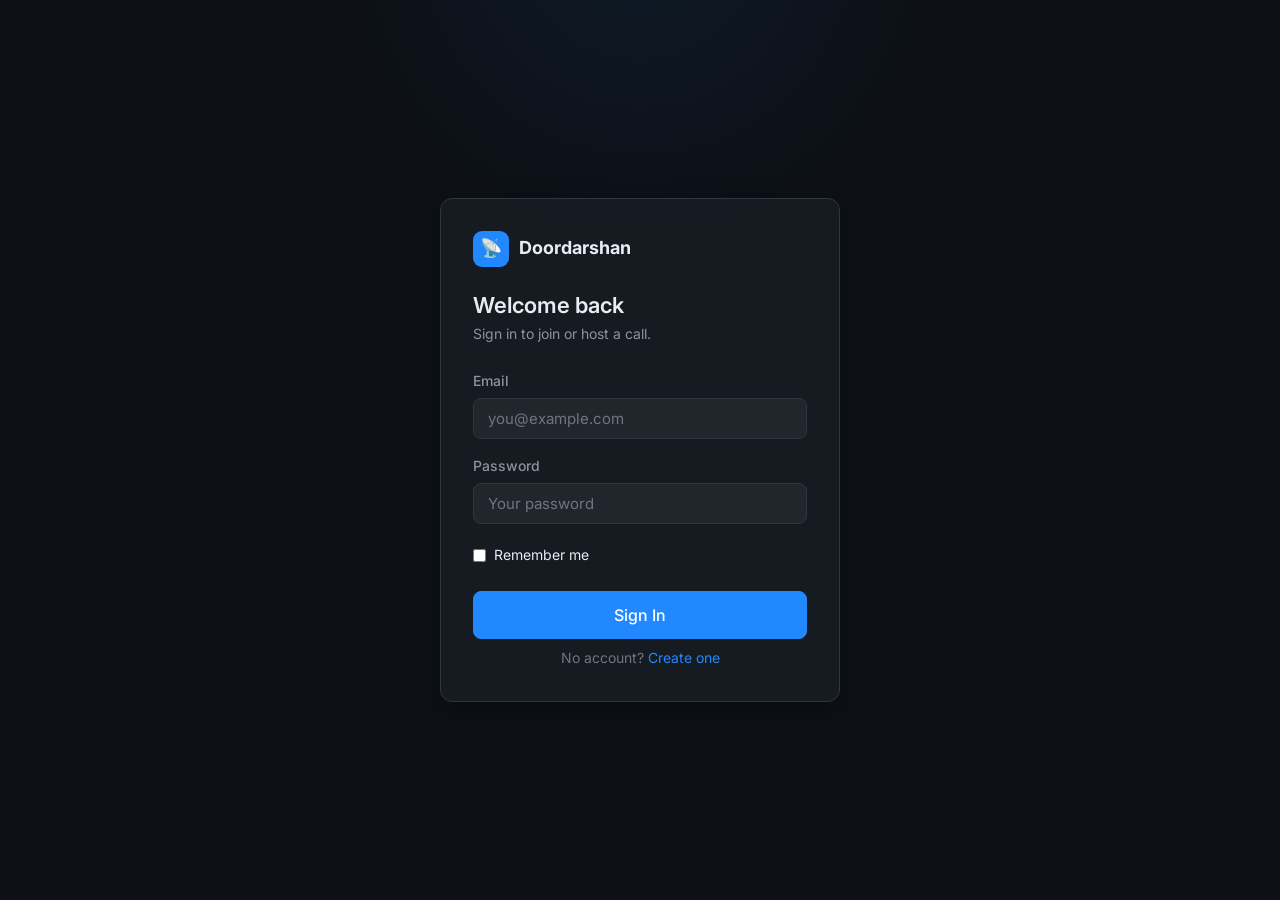
==== client/dashboard.html @ 2a610131 "v0.2.0" ====
<!doctype html>
<html lang="en">
  <head>
    <meta charset="UTF-8" />
    <meta name="viewport" content="width=device-width, initial-scale=1.0" />
    <title>Dashboard — Doordarshan</title>
    <link rel="stylesheet" href="css/styles.css" />
  </head>
  <body>
    <header class="topbar">
      <div class="container">
        <a class="brand" href="dashboard.html">
          <div class="brand-icon">📡</div>
          Doordarshan
        </a>

        <div class="nav-actions">
          <div
            class="flex items-center gap-2"
            id="user-badge"
            style="cursor: default"
          ></div>
          <button
            class="btn btn-secondary btn-sm"
            onclick="window.DoordarshAuth.logout()"
          >
            Sign Out
          </button>
        </div>
      </div>
    </header>

    <main>
      <div class="container dashboard-layout">
        <section aria-label="Quick actions">
          <div class="quick-actions">
            <button class="quick-action" id="qa-new-room">
              <div class="quick-action-icon blue">📹</div>
              <div class="quick-action-title">New Room</div>
              <div class="quick-action-desc">Start a call right now</div>
            </button>

            <button class="quick-action" id="qa-join-room">
              <div class="quick-action-icon green">🔗</div>
              <div class="quick-action-title">Join by Code</div>
              <div class="quick-action-desc">Enter a room code</div>
            </button>

            <button class="quick-action" id="qa-schedule">
              <div class="quick-action-icon purple">📅</div>
              <div class="quick-action-title">Schedule Meeting</div>
              <div class="quick-action-desc">Pick a date and time</div>
            </button>
          </div>
        </section>

        <section aria-label="Join by room code">
          <div class="join-bar">
            <div class="form-group">
              <label class="form-label" for="join-code-input">Room code</label>
              <input
                class="form-input"
                type="text"
                id="join-code-input"
                placeholder="e.g. ABC-123"
                maxlength="20"
                spellcheck="false"
                autocomplete="off"
              />
            </div>
            <button class="btn btn-primary" id="join-code-btn">Join</button>
          </div>
        </section>

        <section aria-label="Your rooms" id="rooms-section">
          <div class="section-header">
            <h2>Rooms</h2>
            <button
              class="btn btn-secondary btn-sm"
              onclick="openModal('create-room-modal')"
            >
              + New Room
            </button>
          </div>
          <div class="rooms-grid" id="rooms-grid">
            <div class="empty-state">
              <div class="spinner" style="margin: auto"></div>
            </div>
          </div>
        </section>

        <section aria-label="Meetings">
          <div class="section-header">
            <h2>Meetings</h2>
            <button
              class="btn btn-secondary btn-sm"
              onclick="openModal('schedule-meeting-modal')"
            >
              + Schedule
            </button>
          </div>
          <div class="meetings-list" id="meetings-list">
            <div class="empty-state">
              <div class="spinner" style="margin: auto"></div>
            </div>
          </div>
        </section>
      </div>
    </main>

    <div
      class="modal-overlay"
      id="create-room-modal"
      role="dialog"
      aria-modal="true"
      aria-labelledby="create-room-title"
    >
      <div class="modal">
        <div class="modal-header">
          <h3 id="create-room-title">Create Room</h3>
          <button
            class="btn btn-ghost btn-sm"
            data-close-modal="create-room-modal"
            aria-label="Close"
          >
            ✕
          </button>
        </div>
        <form id="create-room-form">
          <div class="modal-body">
            <div class="form-group">
              <label class="form-label" for="room-title">Room name</label>
              <input
                class="form-input"
                type="text"
                id="room-title"
                placeholder="e.g. Engineering standup"
                minlength="1"
                maxlength="100"
                required
                autofocus
              />
            </div>
            <span class="form-error" id="create-room-error"></span>
            <p class="form-hint">
              A unique room code will be generated automatically.
            </p>
          </div>
          <div class="modal-footer">
            <button
              type="button"
              class="btn btn-secondary"
              data-close-modal="create-room-modal"
            >
              Cancel
            </button>
            <button type="submit" class="btn btn-primary" id="create-room-btn">
              Create Room
            </button>
          </div>
        </form>
      </div>
    </div>

    <div
      class="modal-overlay"
      id="schedule-meeting-modal"
      role="dialog"
      aria-modal="true"
      aria-labelledby="schedule-meeting-title"
    >
      <div class="modal">
        <div class="modal-header">
          <h3 id="schedule-meeting-title">Schedule Meeting</h3>
          <button
            class="btn btn-ghost btn-sm"
            data-close-modal="schedule-meeting-modal"
            aria-label="Close"
          >
            ✕
          </button>
        </div>
        <form id="schedule-meeting-form">
          <div class="modal-body">
            <div class="form-group">
              <label class="form-label" for="meeting-title">Title</label>
              <input
                class="form-input"
                type="text"
                id="meeting-title"
                placeholder="Meeting title"
                maxlength="100"
                required
              />
            </div>
            <div class="form-group">
              <label class="form-label" for="meeting-desc"
                >Description (optional)</label
              >
              <input
                class="form-input"
                type="text"
                id="meeting-desc"
                placeholder="What is this meeting about?"
                maxlength="500"
              />
            </div>
            <div class="form-group">
              <label class="form-label" for="meeting-time"
                >Date &amp; time</label
              >
              <input
                class="form-input"
                type="datetime-local"
                id="meeting-time"
              />
            </div>
            <span class="form-error" id="schedule-meeting-error"></span>
          </div>
          <div class="modal-footer">
            <button
              type="button"
              class="btn btn-secondary"
              data-close-modal="schedule-meeting-modal"
            >
              Cancel
            </button>
            <button
              type="submit"
              class="btn btn-primary"
              id="schedule-meeting-btn"
            >
              Schedule
            </button>
          </div>
        </form>
      </div>
    </div>

    <div id="toast-container"></div>

    <script src="js/api.js"></script>
    <script src="js/auth.js"></script>
    <script>
      // Modal helpers used inline by buttons
      function openModal(id) {
        document.getElementById(id)?.classList.add("open");
      }
      function closeModal(id) {
        document.getElementById(id)?.classList.remove("open");
      }
    </script>
    <script src="js/dashboard.js"></script>
  </body>
</html>
---- client/css/styles.css ----
@import url("https://fonts.googleapis.com/css2?family=Inter:wght@400;500;600;700&family=JetBrains+Mono:wght@400;600&display=swap");

:root {
  --bg: #0d1117;
  --surface: #161b22;
  --surface-2: #21262d;
  --surface-3: #2d333b;

  --border: #30363d;
  --border-focus: #388bfd;

  --accent: #2188ff;
  --accent-hover: #388bfd;
  --accent-dim: rgba(33, 136, 255, 0.15);

  --success: #3fb950;
  --danger: #f85149;
  --warning: #d29922;
  --info: #79c0ff;

  --text: #e6edf3;
  --text-muted: #8b949e;
  --text-faint: #6e7681;

  --radius: 8px;
  --radius-lg: 12px;
  --shadow: 0 8px 24px rgba(0, 0, 0, 0.4);
  --transition: 150ms ease;
}

*,
*::before,
*::after {
  box-sizing: border-box;
  margin: 0;
  padding: 0;
}

html {
  font-size: 16px;
  height: 100%;
}

body {
  font-family:
    "Inter",
    -apple-system,
    sans-serif;
  font-size: 0.9375rem;
  line-height: 1.6;
  background: var(--bg);
  color: var(--text);
  min-height: 100%;
  -webkit-font-smoothing: antialiased;
}

a {
  color: var(--accent);
  text-decoration: none;
}
a:hover {
  color: var(--accent-hover);
  text-decoration: underline;
}

img,
svg {
  display: block;
}

h1 {
  font-size: 1.75rem;
  font-weight: 700;
  line-height: 1.25;
  letter-spacing: -0.02em;
}
h2 {
  font-size: 1.375rem;
  font-weight: 600;
  line-height: 1.3;
}
h3 {
  font-size: 1.125rem;
  font-weight: 600;
}
h4 {
  font-size: 0.9375rem;
  font-weight: 600;
}

.mono {
  font-family: "JetBrains Mono", monospace;
  font-size: 0.875em;
  letter-spacing: 0.04em;
}

.container {
  width: 100%;
  max-width: 1100px;
  margin: 0 auto;
  padding: 0 1.25rem;
}
.flex {
  display: flex;
}
.flex-col {
  display: flex;
  flex-direction: column;
}
.items-center {
  align-items: center;
}
.justify-between {
  justify-content: space-between;
}
.gap-1 {
  gap: 0.5rem;
}
.gap-2 {
  gap: 1rem;
}
.gap-3 {
  gap: 1.5rem;
}
.gap-4 {
  gap: 2rem;
}
.mt-1 {
  margin-top: 0.5rem;
}
.mt-2 {
  margin-top: 1rem;
}
.mt-3 {
  margin-top: 1.5rem;
}
.text-muted {
  color: var(--text-muted);
}
.text-danger {
  color: var(--danger);
}
.text-success {
  color: var(--success);
}
.text-center {
  text-align: center;
}
.w-full {
  width: 100%;
}

.btn {
  display: inline-flex;
  align-items: center;
  justify-content: center;
  gap: 0.5rem;
  padding: 0.5625rem 1.125rem;
  border-radius: var(--radius);
  font-size: 0.9375rem;
  font-weight: 500;
  font-family: inherit;
  cursor: pointer;
  border: 1px solid transparent;
  transition:
    background var(--transition),
    border-color var(--transition),
    color var(--transition),
    opacity var(--transition);
  white-space: nowrap;
  line-height: 1.4;
}

.btn:disabled {
  opacity: 0.45;
  cursor: not-allowed;
  pointer-events: none;
}

.btn-primary {
  background: var(--accent);
  color: #fff;
  border-color: var(--accent);
}
.btn-primary:hover {
  background: var(--accent-hover);
  border-color: var(--accent-hover);
}

.btn-secondary {
  background: var(--surface-3);
  color: var(--text);
  border-color: var(--border);
}
.btn-secondary:hover {
  background: #3a424d;
  border-color: #545b64;
}

.btn-danger {
  background: transparent;
  color: var(--danger);
  border-color: rgba(248, 81, 73, 0.4);
}
.btn-danger:hover {
  background: rgba(248, 81, 73, 0.12);
  border-color: var(--danger);
}

.btn-ghost {
  background: transparent;
  color: var(--text-muted);
  border-color: transparent;
}
.btn-ghost:hover {
  background: var(--surface-2);
  color: var(--text);
}

.btn-sm {
  padding: 0.375rem 0.75rem;
  font-size: 0.8125rem;
}
.btn-lg {
  padding: 0.75rem 1.5rem;
  font-size: 1rem;
}
.btn-icon {
  padding: 0.5rem;
  min-width: 2.25rem;
  height: 2.25rem;
  border-radius: 50%;
}
.btn-icon.active {
  background: var(--accent-dim);
  color: var(--accent);
}

.form-group {
  display: flex;
  flex-direction: column;
  gap: 0.375rem;
}

.form-label {
  font-size: 0.875rem;
  font-weight: 500;
  color: var(--text-muted);
}

.form-input {
  width: 100%;
  padding: 0.625rem 0.875rem;
  background: var(--surface-2);
  border: 1px solid var(--border);
  border-radius: var(--radius);
  color: var(--text);
  font-size: 0.9375rem;
  font-family: inherit;
  transition:
    border-color var(--transition),
    box-shadow var(--transition);
  outline: none;
}
.form-input::placeholder {
  color: var(--text-faint);
}
.form-input:focus {
  border-color: var(--border-focus);
  box-shadow: 0 0 0 3px var(--accent-dim);
}

.form-hint {
  font-size: 0.8125rem;
  color: var(--text-faint);
}
.form-error {
  font-size: 0.8125rem;
  color: var(--danger);
  display: none;
}
.form-error.visible {
  display: block;
}

.card {
  background: var(--surface);
  border: 1px solid var(--border);
  border-radius: var(--radius-lg);
  padding: 1.5rem;
}

.card-header {
  display: flex;
  align-items: center;
  justify-content: space-between;
  margin-bottom: 1.25rem;
}

.badge {
  display: inline-flex;
  align-items: center;
  gap: 0.3rem;
  padding: 0.2rem 0.6rem;
  border-radius: 100px;
  font-size: 0.75rem;
  font-weight: 500;
}
.badge-success {
  background: rgba(63, 185, 80, 0.15);
  color: var(--success);
}
.badge-danger {
  background: rgba(248, 81, 73, 0.15);
  color: var(--danger);
}
.badge-info {
  background: rgba(121, 192, 255, 0.15);
  color: var(--info);
}

.dot {
  width: 7px;
  height: 7px;
  border-radius: 50%;
  background: currentColor;
  flex-shrink: 0;
}
.dot.pulse {
  animation: pulse 2s infinite;
}

@keyframes pulse {
  0%,
  100% {
    opacity: 1;
  }
  50% {
    opacity: 0.4;
  }
}

#toast-container {
  position: fixed;
  bottom: 1.5rem;
  right: 1.5rem;
  z-index: 9999;
  display: flex;
  flex-direction: column;
  gap: 0.5rem;
  pointer-events: none;
}

.toast {
  display: flex;
  align-items: center;
  gap: 0.75rem;
  padding: 0.75rem 1rem;
  background: var(--surface-3);
  border: 1px solid var(--border);
  border-radius: var(--radius);
  color: var(--text);
  font-size: 0.875rem;
  box-shadow: var(--shadow);
  pointer-events: auto;
  animation: toast-in 0.2s ease forwards;
  max-width: 360px;
}
.toast.leaving {
  animation: toast-out 0.2s ease forwards;
}
.toast-icon {
  flex-shrink: 0;
  font-size: 1rem;
}
.toast-success {
  border-left: 3px solid var(--success);
}
.toast-error {
  border-left: 3px solid var(--danger);
}
.toast-info {
  border-left: 3px solid var(--accent);
}

@keyframes toast-in {
  from {
    opacity: 0;
    transform: translateY(12px);
  }
  to {
    opacity: 1;
    transform: translateY(0);
  }
}
@keyframes toast-out {
  from {
    opacity: 1;
    transform: translateY(0);
  }
  to {
    opacity: 0;
    transform: translateY(12px);
  }
}

.modal-overlay {
  display: none;
  position: fixed;
  inset: 0;
  background: rgba(0, 0, 0, 0.65);
  z-index: 1000;
  align-items: center;
  justify-content: center;
  padding: 1rem;
  backdrop-filter: blur(2px);
}
.modal-overlay.open {
  display: flex;
}

.modal {
  background: var(--surface);
  border: 1px solid var(--border);
  border-radius: var(--radius-lg);
  width: 100%;
  max-width: 440px;
  box-shadow: var(--shadow);
  animation: modal-in 0.2s ease;
}
@keyframes modal-in {
  from {
    opacity: 0;
    transform: scale(0.96) translateY(-8px);
  }
  to {
    opacity: 1;
    transform: none;
  }
}

.modal-header {
  display: flex;
  align-items: center;
  justify-content: space-between;
  padding: 1.25rem 1.5rem 0;
}
.modal-body {
  padding: 1rem 1.5rem;
  display: flex;
  flex-direction: column;
  gap: 1rem;
}
.modal-footer {
  display: flex;
  justify-content: flex-end;
  gap: 0.75rem;
  padding: 0 1.5rem 1.25rem;
}

.topbar {
  height: 56px;
  border-bottom: 1px solid var(--border);
  background: var(--bg);
  position: sticky;
  top: 0;
  z-index: 100;
  display: flex;
  align-items: center;
}
.topbar .container {
  display: flex;
  align-items: center;
  justify-content: space-between;
}

.brand {
  display: flex;
  align-items: center;
  gap: 0.6rem;
  color: var(--text);
  font-weight: 700;
  font-size: 1.0625rem;
  letter-spacing: -0.01em;
}
.brand-icon {
  width: 28px;
  height: 28px;
  background: var(--accent);
  border-radius: 7px;
  display: flex;
  align-items: center;
  justify-content: center;
  font-size: 0.875rem;
}

.nav-actions {
  display: flex;
  align-items: center;
  gap: 0.5rem;
}

.auth-page {
  min-height: 100vh;
  display: grid;
  place-items: center;
  padding: 2rem 1rem;
}

.auth-card {
  width: 100%;
  max-width: 400px;
  background: var(--surface);
  border: 1px solid var(--border);
  border-radius: var(--radius-lg);
  padding: 2rem;
  box-shadow: var(--shadow);
}

.auth-logo {
  display: flex;
  align-items: center;
  gap: 0.625rem;
  margin-bottom: 1.5rem;
  font-weight: 700;
  font-size: 1.125rem;
}
.auth-logo-icon {
  width: 36px;
  height: 36px;
  background: var(--accent);
  border-radius: 9px;
  display: flex;
  align-items: center;
  justify-content: center;
  font-size: 1.125rem;
}

.auth-form {
  display: flex;
  flex-direction: column;
  gap: 1rem;
}
.auth-divider {
  text-align: center;
  font-size: 0.875rem;
  color: var(--text-faint);
  margin-top: 0.5rem;
}

.dashboard-layout {
  padding: 2rem 0;
  display: flex;
  flex-direction: column;
  gap: 2rem;
}

.section-header {
  display: flex;
  align-items: center;
  justify-content: space-between;
  margin-bottom: 1rem;
}

.quick-actions {
  display: grid;
  grid-template-columns: repeat(auto-fit, minmax(200px, 1fr));
  gap: 1rem;
}
.quick-action {
  background: var(--surface);
  border: 1px solid var(--border);
  border-radius: var(--radius-lg);
  padding: 1.25rem;
  cursor: pointer;
  transition:
    border-color var(--transition),
    background var(--transition);
  display: flex;
  flex-direction: column;
  gap: 0.625rem;
  text-align: left;
}
.quick-action:hover {
  border-color: var(--accent);
  background: var(--surface-2);
}
.quick-action-icon {
  width: 40px;
  height: 40px;
  border-radius: 10px;
  display: flex;
  align-items: center;
  justify-content: center;
  font-size: 1.125rem;
}
.quick-action-icon.blue {
  background: var(--accent-dim);
}
.quick-action-icon.green {
  background: rgba(63, 185, 80, 0.15);
}
.quick-action-icon.purple {
  background: rgba(188, 140, 255, 0.15);
}
.quick-action-title {
  font-weight: 600;
  font-size: 0.9375rem;
}
.quick-action-desc {
  font-size: 0.8125rem;
  color: var(--text-muted);
}

.quick-action-title {
    font-size: 1.1rem;
    font-weight: 600;
    color: #ffffff;
}

.quick-action-desc {
    margin-top: 0.35rem;
    font-size: 0.95rem;
    color: #94a3b8;
}

.rooms-grid {
  display: grid;
  grid-template-columns: repeat(auto-fill, minmax(280px, 1fr));
  gap: 1rem;
}

.room-card {
  background: var(--surface);
  border: 1px solid var(--border);
  border-radius: var(--radius-lg);
  padding: 1.25rem;
  display: flex;
  flex-direction: column;
  gap: 0.875rem;
  transition:
    border-color var(--transition),
    box-shadow var(--transition);
}
.room-card:hover {
  border-color: #4a5260;
  box-shadow: 0 4px 16px rgba(0, 0, 0, 0.25);
}

.room-title {
  font-weight: 600;
  font-size: 1rem;
}

.room-code-badge {
  display: inline-flex;
  align-items: center;
  gap: 0.5rem;
  padding: 0.375rem 0.75rem;
  background: rgba(33, 136, 255, 0.08);
  border: 1px solid rgba(33, 136, 255, 0.25);
  border-radius: 6px;
  cursor: pointer;
  transition:
    background var(--transition),
    border-color var(--transition);
  width: fit-content;
}
.room-code-badge:hover {
  background: var(--accent-dim);
  border-color: var(--accent);
}
.room-code-badge .code-text {
  font-family: "JetBrains Mono", monospace;
  font-size: 0.875rem;
  font-weight: 600;
  color: var(--accent);
  letter-spacing: 0.06em;
}
.room-code-badge .copy-icon {
  font-size: 0.75rem;
  color: var(--text-faint);
  transition: color var(--transition);
}
.room-code-badge:hover .copy-icon {
  color: var(--accent);
}

.live-dot {
  display: inline-flex;
  align-items: center;
  gap: 0.35rem;
  font-size: 0.75rem;
  font-weight: 500;
  color: var(--success);
}
.live-dot::before {
  content: "";
  width: 7px;
  height: 7px;
  border-radius: 50%;
  background: var(--success);
  animation: pulse 2s infinite;
}

.room-card-footer {
  display: flex;
  align-items: center;
  justify-content: space-between;
  margin-top: auto;
  padding-top: 0.75rem;
  border-top: 1px solid var(--border);
}

.empty-state {
  text-align: center;
  padding: 3rem 1.5rem;
  color: var(--text-muted);
  border: 1px dashed var(--border);
  border-radius: var(--radius-lg);
}
.empty-state-icon {
  font-size: 2.5rem;
  margin-bottom: 0.75rem;
}
.empty-state p {
  font-size: 0.9375rem;
}

.meetings-list {
  display: flex;
  flex-direction: column;
  gap: 0.75rem;
}
.meeting-item {
  display: flex;
  align-items: center;
  gap: 1rem;
  background: var(--surface);
  border: 1px solid var(--border);
  border-radius: var(--radius);
  padding: 1rem 1.25rem;
  transition: border-color var(--transition);
}
.meeting-item:hover {
  border-color: #4a5260;
}
.meeting-time-block {
  min-width: 68px;
  text-align: center;
  background: var(--surface-2);
  border-radius: 8px;
  padding: 0.5rem;
}
.meeting-date {
  font-size: 0.75rem;
  color: var(--text-muted);
}
.meeting-time {
  font-size: 1rem;
  font-weight: 700;
  color: var(--accent);
}
.meeting-info {
  flex: 1;
  min-width: 0;
}
.meeting-title {
  font-weight: 600;
}
.meeting-desc {
  font-size: 0.8125rem;
  color: var(--text-muted);
  white-space: nowrap;
  overflow: hidden;
  text-overflow: ellipsis;
}
.meeting-actions {
  display: flex;
  gap: 0.5rem;
  flex-shrink: 0;
}

.join-bar {
  display: flex;
  gap: 0.75rem;
  background: var(--surface);
  border: 1px solid var(--border);
  border-radius: var(--radius-lg);
  padding: 1.25rem;
  align-items: flex-end;
}
.join-bar .form-group {
  flex: 1;
}
.join-bar .form-input {
  font-family: "JetBrains Mono", monospace;
  letter-spacing: 0.06em;
}

.room-page {
  display: flex;
  flex-direction: column;
  height: 100vh;
  overflow: hidden;
}

.room-topbar {
  height: 52px;
  background: var(--surface);
  border-bottom: 1px solid var(--border);
  display: flex;
  align-items: center;
  justify-content: space-between;
  padding: 0 1rem;
  flex-shrink: 0;
  gap: 1rem;
}
.room-topbar-left {
  display: flex;
  align-items: center;
  gap: 1rem;
}
.room-topbar-right {
  display: flex;
  align-items: center;
  gap: 0.5rem;
}

.room-name {
  font-weight: 600;
  font-size: 0.9375rem;
}

.topbar-code {
  display: inline-flex;
  align-items: center;
  gap: 0.4rem;
  padding: 0.25rem 0.625rem;
  background: rgba(33, 136, 255, 0.08);
  border: 1px solid rgba(33, 136, 255, 0.25);
  border-radius: 6px;
  cursor: pointer;
  transition: background var(--transition);
}
.topbar-code:hover {
  background: var(--accent-dim);
}
.topbar-code .code-text {
  font-family: "JetBrains Mono", monospace;
  font-size: 0.8125rem;
  font-weight: 600;
  color: var(--accent);
  letter-spacing: 0.08em;
}

.room-body {
  display: flex;
  flex: 1;
  overflow: hidden;
}

.video-area {
  flex: 1;
  display: flex;
  flex-direction: column;
  overflow: hidden;
  background: #0a0d10;
}

.video-grid {
  flex: 1;
  display: grid;
  gap: 6px;
  padding: 12px;
  overflow: hidden;
  align-content: center;
  justify-content: center;
}

.video-grid.count-1 {
  grid-template-columns: 1fr;
  max-width: 900px;
  margin: auto;
}
.video-grid.count-2 {
  grid-template-columns: 1fr 1fr;
}
.video-grid.count-3 {
  grid-template-columns: 1fr 1fr;
  grid-template-rows: 1fr 1fr;
}
.video-grid.count-3 .video-tile:first-child {
  grid-column: 1 / -1;
}
.video-grid.count-4 {
  grid-template-columns: 1fr 1fr;
}
.video-grid.count-5,
.video-grid.count-6 {
  grid-template-columns: repeat(3, 1fr);
}
.video-grid.count-7,
.video-grid.count-8,
.video-grid.count-9 {
  grid-template-columns: repeat(3, 1fr);
}

.video-tile {
  position: relative;
  background: var(--surface);
  border-radius: 10px;
  overflow: hidden;
  border: 2px solid transparent;
  transition: border-color 0.2s;
  aspect-ratio: 16 / 9;
  min-height: 140px;
}

.video-tile.speaking {
  border-color: var(--success);
}

.video-tile video {
  width: 100%;
  height: 100%;
  object-fit: cover;
  display: block;
}

.video-tile .tile-avatar {
  position: absolute;
  inset: 0;
  display: flex;
  flex-direction: column;
  align-items: center;
  justify-content: center;
  gap: 0.5rem;
  background: var(--surface-2);
}
.avatar-circle {
  width: 64px;
  height: 64px;
  border-radius: 50%;
  background: var(--accent);
  display: flex;
  align-items: center;
  justify-content: center;
  font-size: 1.5rem;
  font-weight: 700;
  color: #fff;
  flex-shrink: 0;
}
.avatar-circle.sm {
  width: 36px;
  height: 36px;
  font-size: 0.9rem;
}
.tile-username {
  font-size: 0.875rem;
  font-weight: 500;
  color: var(--text);
}
.tile-label {
  position: absolute;
  bottom: 0.5rem;
  left: 0.5rem;
  right: 0.5rem;
  display: flex;
  align-items: center;
  justify-content: space-between;
}
.tile-name-pill {
  font-size: 0.75rem;
  font-weight: 500;
  background: rgba(0, 0, 0, 0.6);
  color: #fff;
  padding: 0.2rem 0.5rem;
  border-radius: 4px;
  backdrop-filter: blur(4px);
}
.tile-mute-icon {
  background: rgba(248, 81, 73, 0.8);
  color: #fff;
  border-radius: 50%;
  width: 22px;
  height: 22px;
  display: flex;
  align-items: center;
  justify-content: center;
  font-size: 0.6rem;
}

.video-tile.self-tile {
  border-color: rgba(33, 136, 255, 0.4);
}

.controls-bar {
  height: 68px;
  background: var(--surface);
  border-top: 1px solid var(--border);
  display: flex;
  align-items: center;
  justify-content: center;
  gap: 0.75rem;
  padding: 0 1rem;
  flex-shrink: 0;
}

.ctrl-btn {
  display: flex;
  flex-direction: column;
  align-items: center;
  gap: 0.2rem;
  background: var(--surface-2);
  border: 1px solid var(--border);
  border-radius: 12px;
  padding: 0.5rem 0.875rem;
  cursor: pointer;
  color: var(--text);
  font-size: 1.25rem;
  transition:
    background var(--transition),
    border-color var(--transition),
    color var(--transition);
  min-width: 56px;
}
.ctrl-btn:hover {
  background: var(--surface-3);
  border-color: #545b64;
}
.ctrl-btn.muted {
  background: rgba(248, 81, 73, 0.15);
  border-color: rgba(248, 81, 73, 0.4);
  color: var(--danger);
}
.ctrl-btn.active {
  background: var(--accent-dim);
  border-color: rgba(33, 136, 255, 0.4);
  color: var(--accent);
}
.ctrl-label {
  font-size: 0.625rem;
  font-weight: 500;
  color: var(--text-muted);
  letter-spacing: 0.03em;
}

.ctrl-btn-leave {
  background: var(--danger);
  border-color: var(--danger);
  color: #fff;
}
.ctrl-btn-leave:hover {
  background: #e03b34;
  border-color: #e03b34;
}

.room-sidebar {
  width: 300px;
  flex-shrink: 0;
  background: var(--surface);
  border-left: 1px solid var(--border);
  display: flex;
  flex-direction: column;
  overflow: hidden;
  transition: width 0.2s ease;
}
.room-sidebar.collapsed {
  width: 0;
  overflow: hidden;
}

.sidebar-tabs {
  display: flex;
  border-bottom: 1px solid var(--border);
  flex-shrink: 0;
}
.sidebar-tab {
  flex: 1;
  padding: 0.75rem;
  font-size: 0.875rem;
  font-weight: 500;
  color: var(--text-muted);
  cursor: pointer;
  text-align: center;
  border-bottom: 2px solid transparent;
  transition:
    color var(--transition),
    border-color var(--transition);
  background: none;
  border-top: none;
  border-left: none;
  border-right: none;
  font-family: inherit;
}
.sidebar-tab:hover {
  color: var(--text);
}
.sidebar-tab.active {
  color: var(--text);
  border-bottom-color: var(--accent);
}

.sidebar-panel {
  display: flex;
  flex-direction: column;
  flex: 1;
  overflow: hidden;
}
.sidebar-panel.hidden {
  display: none;
}

.participants-list {
  flex: 1;
  overflow-y: auto;
  padding: 0.75rem;
  display: flex;
  flex-direction: column;
  gap: 0.375rem;
}

.participant-item {
  display: flex;
  align-items: center;
  gap: 0.625rem;
  padding: 0.5rem 0.625rem;
  border-radius: 8px;
  transition: background var(--transition);
}
.participant-item:hover {
  background: var(--surface-2);
}
.participant-name {
  font-size: 0.9rem;
  flex: 1;
}
.participant-badge {
  font-size: 0.7rem;
  color: var(--text-faint);
}

.chat-messages {
  flex: 1;
  overflow-y: auto;
  padding: 0.75rem;
  display: flex;
  flex-direction: column;
  gap: 0.625rem;
}

.chat-msg {
  display: flex;
  flex-direction: column;
  gap: 0.125rem;
}
.chat-msg-header {
  display: flex;
  align-items: center;
  gap: 0.5rem;
}
.chat-msg-name {
  font-size: 0.8125rem;
  font-weight: 600;
}
.chat-msg-time {
  font-size: 0.7rem;
  color: var(--text-faint);
}
.chat-msg-body {
  font-size: 0.875rem;
  color: var(--text-muted);
  background: var(--surface-2);
  border-radius: 0 8px 8px 8px;
  padding: 0.5rem 0.75rem;
  word-break: break-word;
  line-height: 1.45;
}
.chat-msg.self .chat-msg-body {
  background: var(--accent-dim);
  border-color: rgba(33, 136, 255, 0.2);
}
.chat-msg.self .chat-msg-name {
  color: var(--accent);
}

.chat-system-msg {
  font-size: 0.75rem;
  color: var(--text-faint);
  text-align: center;
  padding: 0.25rem;
}

.chat-input-area {
  padding: 0.75rem;
  border-top: 1px solid var(--border);
  display: flex;
  gap: 0.5rem;
  align-items: flex-end;
  flex-shrink: 0;
}
.chat-textarea {
  flex: 1;
  background: var(--surface-2);
  border: 1px solid var(--border);
  border-radius: 8px;
  color: var(--text);
  font-family: inherit;
  font-size: 0.875rem;
  padding: 0.5rem 0.75rem;
  resize: none;
  outline: none;
  max-height: 100px;
  line-height: 1.5;
  transition: border-color var(--transition);
}
.chat-textarea::placeholder {
  color: var(--text-faint);
}
.chat-textarea:focus {
  border-color: var(--border-focus);
}

.ws-status {
  display: inline-flex;
  align-items: center;
  gap: 0.4rem;
  font-size: 0.75rem;
  font-weight: 500;
  color: var(--text-faint);
}
.ws-status .ws-dot {
  width: 7px;
  height: 7px;
  border-radius: 50%;
  background: var(--text-faint);
  transition: background 0.3s;
}
.ws-status.connected .ws-dot {
  background: var(--success);
}
.ws-status.connected {
  color: var(--success);
}
.ws-status.connecting .ws-dot {
  background: var(--warning);
  animation: pulse 1s infinite;
}
.ws-status.connecting {
  color: var(--warning);
}
.ws-status.disconnected .ws-dot {
  background: var(--danger);
}
.ws-status.disconnected {
  color: var(--danger);
}

::-webkit-scrollbar {
  width: 6px;
}
::-webkit-scrollbar-track {
  background: transparent;
}
::-webkit-scrollbar-thumb {
  background: var(--surface-3);
  border-radius: 3px;
}
::-webkit-scrollbar-thumb:hover {
  background: #4a5260;
}

.spinner {
  width: 20px;
  height: 20px;
  border: 2px solid var(--border);
  border-top-color: var(--accent);
  border-radius: 50%;
  animation: spin 0.7s linear infinite;
  display: inline-block;
}
@keyframes spin {
  to {
    transform: rotate(360deg);
  }
}

.loading-overlay {
  position: fixed;
  inset: 0;
  background: var(--bg);
  display: flex;
  flex-direction: column;
  align-items: center;
  justify-content: center;
  gap: 1rem;
  z-index: 9000;
}

@media (max-width: 768px) {
  .room-sidebar {
    display: none;
  }
  .quick-actions {
    grid-template-columns: 1fr 1fr;
  }
  .rooms-grid {
    grid-template-columns: 1fr;
  }
  .join-bar {
    flex-direction: column;
  }
  h1 {
    font-size: 1.5rem;
  }
}
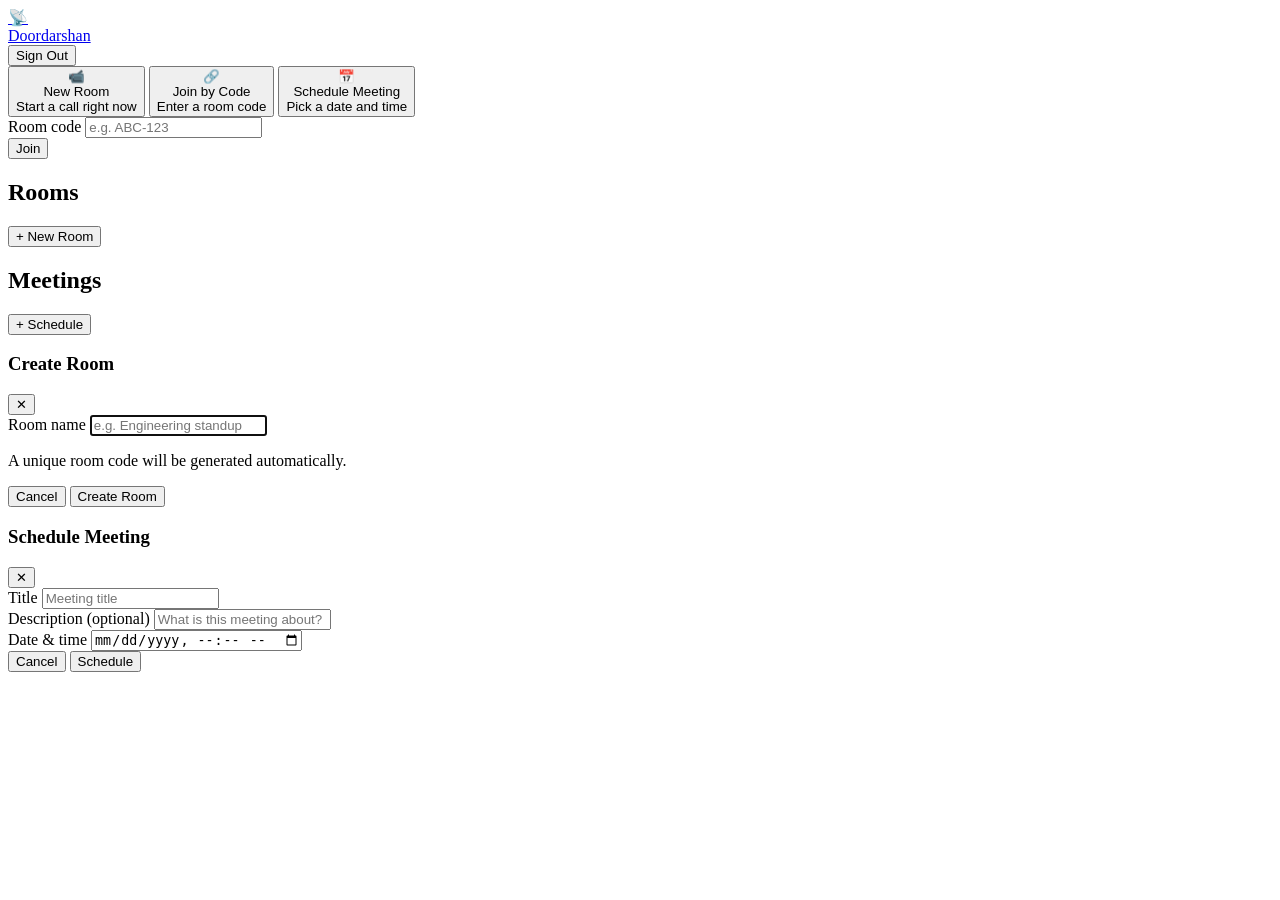
==== commit 777b84f2: "ready for deployment" ====
--- a/client/dashboard.html
+++ b/client/dashboard.html
@@ -4,7 +4,7 @@
     <meta charset="UTF-8" />
     <meta name="viewport" content="width=device-width, initial-scale=1.0" />
     <title>Dashboard — Doordarshan</title>
-    <link rel="stylesheet" href="css/styles.css" />
+    <link rel="stylesheet" href="/client/css/style.css">
   </head>
   <body>
     <header class="topbar">
@@ -239,8 +239,8 @@
 
     <div id="toast-container"></div>
 
-    <script src="js/api.js"></script>
-    <script src="js/auth.js"></script>
+    <script src="client/js/api.js"></script>
+    <script src="client/js/auth.js"></script>
     <script>
       // Modal helpers used inline by buttons
       function openModal(id) {
@@ -250,6 +250,6 @@
         document.getElementById(id)?.classList.remove("open");
       }
     </script>
-    <script src="js/dashboard.js"></script>
+    <script src="client/js/dashboard.js"></script>
   </body>
 </html>
